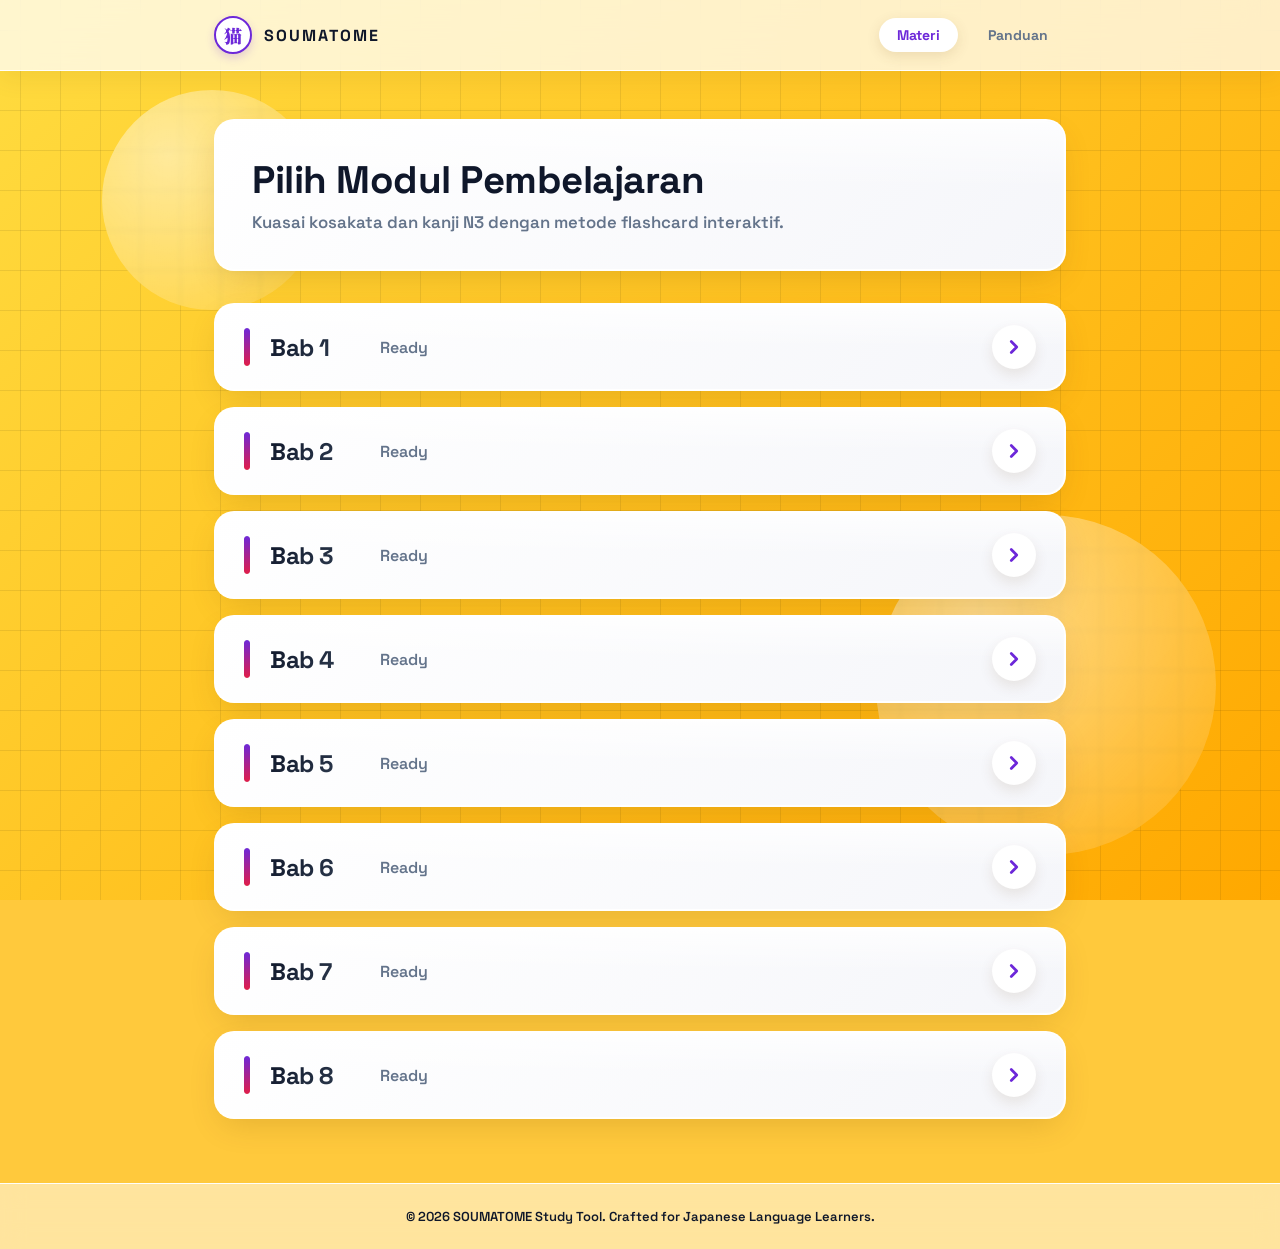
==== index.html @ e6c1a3d6 "update" ====
<!DOCTYPE html>
<html lang="id">
<head>
  <meta charset="UTF-8">
  <meta name="viewport" content="width=device-width, initial-scale=1.0">
  <title>SOUMATOME — Modul Pembelajaran Kanji</title>
  <link rel="preconnect" href="https://fonts.googleapis.com">
  <link rel="preconnect" href="https://fonts.gstatic.com" crossorigin>
  <link href="https://fonts.googleapis.com/css2?family=Noto+Serif+JP:wght@700;900&family=Space+Grotesk:wght@500;600;700;800&display=swap" rel="stylesheet">
  <link rel="stylesheet" href="style.css">
</head>
<body>

  <div class="app-shell">

    <!-- HEADBAR MINIMALIS -->
    <header class="main-headbar">
      <div class="headbar-container">
        <a href="index.html" class="brand">
          <span class="brand-mark">猫</span>
          <span class="brand-word">SOUMATOME</span>
        </a>
        <nav class="main-nav">
          <a href="index.html" class="nav-link active">Materi</a>
          <a href="#" class="nav-link">Panduan</a>
        </nav>
      </div>
    </header>

    <!-- KONTEN UTAMA: HERO & GRID BAB -->
    <main class="main-content">
      <section class="hero-section">
        <h1 class="hero-title">Pilih Modul Pembelajaran</h1>
        <p class="hero-subtitle">Kuasai kosakata dan kanji N3 dengan metode flashcard interaktif.</p>
      </section>

      <!-- Grid Kartu Bab (Bab 1-8 Ready) -->
      <section class="chapter-grid" id="chapterGrid">

        <!-- Bab 1 -->
        <a href="../Bab1/index.html" class="chapter-card active">
          <div class="card-left-content">
            <div class="card-mini-bar">
              <div class="card-mini-bar-fill"></div>
            </div>
            <h2 class="card-title">Bab 1</h2>
            <p class="card-desc">Ready</p>
          </div>
          <div class="glass-action-btn">
            <svg viewBox="0 0 24 24" width="22" height="22">
              <path d="M9 6l6 6-6 6" fill="none" stroke="currentColor" stroke-width="3" stroke-linecap="round" stroke-linejoin="round"/>
            </svg>
          </div>
        </a>

        <!-- Bab 2 -->
        <a href="../Bab2/index.html" class="chapter-card active">
          <div class="card-left-content">
            <div class="card-mini-bar">
              <div class="card-mini-bar-fill"></div>
            </div>
            <h2 class="card-title">Bab 2</h2>
            <p class="card-desc">Ready</p>
          </div>
          <div class="glass-action-btn">
            <svg viewBox="0 0 24 24" width="22" height="22">
              <path d="M9 6l6 6-6 6" fill="none" stroke="currentColor" stroke-width="3" stroke-linecap="round" stroke-linejoin="round"/>
            </svg>
          </div>
        </a>

        <!-- Bab 3 -->
        <a href="../Bab3/index.html" class="chapter-card active">
          <div class="card-left-content">
            <div class="card-mini-bar">
              <div class="card-mini-bar-fill"></div>
            </div>
            <h2 class="card-title">Bab 3</h2>
            <p class="card-desc">Ready</p>
          </div>
          <div class="glass-action-btn">
            <svg viewBox="0 0 24 24" width="22" height="22">
              <path d="M9 6l6 6-6 6" fill="none" stroke="currentColor" stroke-width="3" stroke-linecap="round" stroke-linejoin="round"/>
            </svg>
          </div>
        </a>

        <!-- Bab 4 -->
        <a href="../Bab4/index.html" class="chapter-card active">
          <div class="card-left-content">
            <div class="card-mini-bar">
              <div class="card-mini-bar-fill"></div>
            </div>
            <h2 class="card-title">Bab 4</h2>
            <p class="card-desc">Ready</p>
          </div>
          <div class="glass-action-btn">
            <svg viewBox="0 0 24 24" width="22" height="22">
              <path d="M9 6l6 6-6 6" fill="none" stroke="currentColor" stroke-width="3" stroke-linecap="round" stroke-linejoin="round"/>
            </svg>
          </div>
        </a>

        <!-- Bab 5 -->
        <a href="../Bab5/index.html" class="chapter-card active">
          <div class="card-left-content">
            <div class="card-mini-bar">
              <div class="card-mini-bar-fill"></div>
            </div>
            <h2 class="card-title">Bab 5</h2>
            <p class="card-desc">Ready</p>
          </div>
          <div class="glass-action-btn">
            <svg viewBox="0 0 24 24" width="22" height="22">
              <path d="M9 6l6 6-6 6" fill="none" stroke="currentColor" stroke-width="3" stroke-linecap="round" stroke-linejoin="round"/>
            </svg>
          </div>
        </a>

        <!-- Bab 6 -->
        <a href="../Bab6/index.html" class="chapter-card active">
          <div class="card-left-content">
            <div class="card-mini-bar">
              <div class="card-mini-bar-fill"></div>
            </div>
            <h2 class="card-title">Bab 6</h2>
            <p class="card-desc">Ready</p>
          </div>
          <div class="glass-action-btn">
            <svg viewBox="0 0 24 24" width="22" height="22">
              <path d="M9 6l6 6-6 6" fill="none" stroke="currentColor" stroke-width="3" stroke-linecap="round" stroke-linejoin="round"/>
            </svg>
          </div>
        </a>

        <!-- Bab 7 -->
        <a href="../Bab7/index.html" class="chapter-card active">
          <div class="card-left-content">
            <div class="card-mini-bar">
              <div class="card-mini-bar-fill"></div>
            </div>
            <h2 class="card-title">Bab 7</h2>
            <p class="card-desc">Ready</p>
          </div>
          <div class="glass-action-btn">
            <svg viewBox="0 0 24 24" width="22" height="22">
              <path d="M9 6l6 6-6 6" fill="none" stroke="currentColor" stroke-width="3" stroke-linecap="round" stroke-linejoin="round"/>
            </svg>
          </div>
        </a>

        <!-- Bab 8 -->
        <a href="../Bab8/index.html" class="chapter-card active">
          <div class="card-left-content">
            <div class="card-mini-bar">
              <div class="card-mini-bar-fill"></div>
            </div>
            <h2 class="card-title">Bab 8</h2>
            <p class="card-desc">Ready</p>
          </div>
          <div class="glass-action-btn">
            <svg viewBox="0 0 24 24" width="22" height="22">
              <path d="M9 6l6 6-6 6" fill="none" stroke="currentColor" stroke-width="3" stroke-linecap="round" stroke-linejoin="round"/>
            </svg>
          </div>
        </a>

      </section>
    </main>

    <!-- FOOTER SIMPLE -->
    <footer class="main-footer">
      <div class="footer-container">
        <p>&copy; 2026 SOUMATOME Study Tool. Crafted for Japanese Language Learners.</p>
      </div>
    </footer>

  </div>

  <script src="script.js"></script>
</body>
</html>
---- style.css ----
/* =========================================================
   SOUMATOME — Main Dashboard (Sunny Glass & List Row Theme)
   ========================================================= */

:root {
  --bg-gradient:          linear-gradient(135deg, #FFDC40 0%, #FFA800 100%);
  --grid-line:            rgba(0, 0, 0, 0.08);

  --glass-card-bg:        linear-gradient(135deg, #FFFFFF 0%, #F5F6FA 100%);
  --glass-border:         rgba(255, 255, 255, 0.95);
  --glass-shadow:         0 12px 32px -8px rgba(100, 60, 0, 0.18),
                          0 1px 3px rgba(255, 255, 255, 0.8) inset;

  --text-dark:            #0F172A;
  --text-muted:           #64748B;

  --accent-purple:        #6D28D9;
  --progress-bg:          rgba(0, 0, 0, 0.1);
  --vermillion:           #E11D48;

  --radius-glass:         20px;
  --ease-soft:            cubic-bezier(0.34, 1.25, 0.4, 1);
}

/* ── BASE RESET ── */
* {
  box-sizing: border-box;
  margin: 0;
  padding: 0;
}

html {
  height: 100%;
}

body {
  font-family: 'Space Grotesk', 'Plus Jakarta Sans', sans-serif;
  color: var(--text-dark);
  min-height: 100vh;
  position: relative;
  overflow-x: hidden;
  background-color: #FFC93C;

  /* Background full pattern */
  background-image: 
    linear-gradient(var(--grid-line) 1px, transparent 1px),
    linear-gradient(90deg, var(--grid-line) 1px, transparent 1px),
    var(--bg-gradient);
  background-size: 40px 40px, 40px 40px, 100% 100%;
  background-position: center;
  background-attachment: fixed, fixed, fixed;
}

/* ── ANIMASI BUBBLE BACKGROUND ── */
body::before,
body::after {
  content: '';
  position: fixed;
  border-radius: 50%;
  background: radial-gradient(circle at 30% 30%, rgba(255, 255, 255, 0.5), rgba(255, 255, 255, 0.05));
  backdrop-filter: blur(2px);
  -webkit-backdrop-filter: blur(2px);
  pointer-events: none;
  z-index: 0;
  animation: floatBubbles 18s ease-in-out infinite alternate;
}

body::before {
  width: 220px;
  height: 220px;
  top: 10%;
  left: 8%;
}

body::after {
  width: 340px;
  height: 340px;
  bottom: 5%;
  right: 5%;
  animation-delay: -7s;
  animation-duration: 22s;
}

@keyframes floatBubbles {
  0% { transform: translateY(0) scale(1) rotate(0deg); }
  50% { transform: translateY(-35px) scale(1.08) rotate(180deg); }
  100% { transform: translateY(20px) scale(0.95) rotate(360deg); }
}

button {
  font-family: inherit;
  cursor: pointer;
  border: none;
  background: none;
}

*:focus-visible {
  outline: 3px solid var(--accent-purple);
  outline-offset: 3px;
}

/* ── APP SHELL ── */
.app-shell {
  position: relative;
  z-index: 1;
  min-height: 100vh;
  display: flex;
  flex-direction: column;
}

/* ── HEADBAR GLASS ── */
.main-headbar {
  width: 100%;
  background: rgba(255, 255, 255, 0.75);
  backdrop-filter: blur(16px);
  -webkit-backdrop-filter: blur(16px);
  border-bottom: 1.5px solid var(--glass-border);
  position: sticky;
  top: 0;
  z-index: 100;
  box-shadow: 0 8px 24px rgba(100, 60, 0, 0.08);
}

.headbar-container {
  max-width: 900px;
  margin: 0 auto;
  padding: 16px 24px;
  display: flex;
  align-items: center;
  justify-content: space-between;
  gap: 24px;
}

.brand {
  display: flex;
  align-items: center;
  gap: 12px;
  text-decoration: none;
}

.brand-mark {
  font-family: 'Noto Serif JP', serif;
  font-size: 18px;
  font-weight: 900;
  width: 38px;
  height: 38px;
  border-radius: 50%;
  border: 2px solid var(--accent-purple);
  color: var(--accent-purple);
  display: flex;
  align-items: center;
  justify-content: center;
  background: #FFFFFF;
  box-shadow: 0 4px 10px rgba(109, 40, 217, 0.2);
}

.brand-word {
  font-weight: 800;
  font-size: 16px;
  letter-spacing: 2px;
  color: var(--text-dark);
}

.main-nav {
  display: flex;
  gap: 12px;
}

.nav-link {
  text-decoration: none;
  color: var(--text-muted);
  font-weight: 700;
  font-size: 14px;
  padding: 8px 18px;
  border-radius: 99px;
  transition: all 0.25s ease;
}

.nav-link:hover, 
.nav-link.active {
  color: var(--accent-purple);
  background: #FFFFFF;
  box-shadow: 0 4px 14px rgba(100, 60, 0, 0.12);
}

/* ── MAIN CONTENT & HERO ── */
.main-content {
  flex: 1;
  max-width: 900px;
  width: 100%;
  margin: 0 auto;
  padding: clamp(32px, 5vw, 48px) 24px 64px;
}

.hero-section {
  position: relative;
  background: var(--glass-card-bg);
  backdrop-filter: blur(20px);
  -webkit-backdrop-filter: blur(20px);
  border: 2px solid var(--glass-border);
  border-radius: var(--radius-glass);
  padding: clamp(24px, 4vw, 36px) clamp(20px, 4vw, 36px);
  margin-bottom: clamp(24px, 4vw, 32px);
  box-shadow: var(--glass-shadow);
  overflow: hidden;
  text-align: left;
}

.hero-section::before {
  content: '';
  position: absolute;
  top: 0; left: 0; right: 0;
  height: 45%;
  background: linear-gradient(180deg, rgba(255, 255, 255, 0.8) 0%, rgba(255, 255, 255, 0) 100%);
  pointer-events: none;
  border-top-left-radius: var(--radius-glass);
  border-top-right-radius: var(--radius-glass);
  z-index: 1;
}

.hero-title,
.hero-subtitle {
  position: relative;
  z-index: 2;
}

.hero-title {
  font-size: clamp(1.8rem, 4vw, 2.4rem);
  color: var(--text-dark);
  font-weight: 800;
  margin-bottom: 8px;
  letter-spacing: -0.5px;
  line-height: 1.2;
}

.hero-subtitle {
  color: var(--text-muted);
  font-size: clamp(0.9rem, 2vw, 1.05rem);
  font-weight: 600;
}

/* ── CHAPTER GRID (SEKARANG TAMPILAN MEMANJANG / LIST ROW) ── */
.chapter-grid {
  display: flex;
  flex-direction: column;
  gap: 16px;
}

/* ── KARTU MEMANJANG (ROW CARD) ── */
.chapter-card {
  position: relative;
  background: var(--glass-card-bg);
  backdrop-filter: blur(20px);
  -webkit-backdrop-filter: blur(20px);
  border: 2px solid var(--glass-border);
  border-radius: var(--radius-glass);
  padding: 20px 28px;
  width: 100%;
  display: flex;
  align-items: center;
  justify-content: space-between;
  box-shadow: var(--glass-shadow);
  overflow: hidden;
  transition: all 0.3s var(--ease-soft);
  text-decoration: none;
}

.chapter-card::before {
  content: '';
  position: absolute;
  top: 0; left: 0; right: 0;
  height: 50%;
  background: linear-gradient(180deg, rgba(255, 255, 255, 0.8) 0%, rgba(255, 255, 255, 0) 100%);
  pointer-events: none;
  border-top-left-radius: var(--radius-glass);
  border-top-right-radius: var(--radius-glass);
}

.chapter-card.active {
  cursor: pointer;
}

/* Hover Effect: Menggeser sedikit ke kanan */
.chapter-card.active:hover {
  transform: translateX(8px);
  box-shadow: 0 16px 36px -6px rgba(109, 40, 217, 0.22),
              0 0 15px rgba(255, 255, 255, 0.9) inset;
  border-color: #FFFFFF;
}

/* KONTEN DALAM KARTU (MEMANJANG KE SAMPING) */
.card-left-content {
  display: flex;
  align-items: center;
  gap: 20px;
  z-index: 2;
  flex: 1;
}

/* Indikator Bar Vertikal Kecil */
.card-mini-bar {
  width: 6px;
  height: 38px;
  background: var(--progress-bg);
  border-radius: 99px;
  overflow: hidden;
  flex-shrink: 0;
}

.card-mini-bar-fill {
  width: 100%;
  height: 100%;
  background: linear-gradient(180deg, var(--accent-purple), var(--vermillion));
  border-radius: 99px;
}

.card-title {
  font-size: 1.5rem;
  font-weight: 800;
  background: linear-gradient(135deg, #0F172A 0%, #334155 100%);
  -webkit-background-clip: text;
  -webkit-text-fill-color: transparent;
  letter-spacing: -0.5px;
  margin: 0;
  min-width: 90px;
}

.card-desc {
  font-size: 1rem;
  font-weight: 600;
  color: var(--text-muted);
  margin: 0;
}

/* Tombol Panah Kanan */
.glass-action-btn {
  width: 44px;
  height: 44px;
  border-radius: 50%;
  background: #FFFFFF;
  border: 1.5px solid var(--glass-border);
  box-shadow: 0 6px 14px rgba(100, 60, 0, 0.1);
  display: flex;
  align-items: center;
  justify-content: center;
  color: var(--accent-purple);
  z-index: 2;
  transition: all 0.3s var(--ease-soft);
  flex-shrink: 0;
}

.chapter-card.active:hover .glass-action-btn {
  background: var(--accent-purple);
  color: #FFFFFF;
  transform: scale(1.1);
  box-shadow: 0 8px 20px rgba(109, 40, 217, 0.35);
}

/* ── FOOTER ── */
.main-footer {
  position: relative;
  z-index: 1;
  border-top: 1.5px solid var(--glass-border);
  padding: 24px;
  text-align: center;
  font-size: 13px;
  font-weight: 600;
  color: var(--text-dark);
  background: rgba(255, 255, 255, 0.5);
  backdrop-filter: blur(12px);
  -webkit-backdrop-filter: blur(12px);
}

.footer-container {
  max-width: 900px;
  margin: 0 auto;
}

/* ── RESPONSIVE HP ── */
@media (max-width: 600px) {
  .headbar-container { padding: 12px 16px; }
  .main-content { padding: 24px 16px 40px; }
  
  .chapter-card {
    padding: 16px 20px;
  }
  
  .card-left-content {
    gap: 12px;
  }

  .card-title {
    font-size: 1.25rem;
    min-width: 70px;
  }

  .card-desc {
    font-size: 0.9rem;
  }

  .glass-action-btn {
    width: 38px;
    height: 38px;
  }
}

@media (prefers-reduced-motion: reduce) {
  body::before, body::after { animation: none !important; }
  .chapter-card, .glass-action-btn, .nav-link { transition: none !important; }
  .chapter-card.active:hover { transform: none !important; }
}
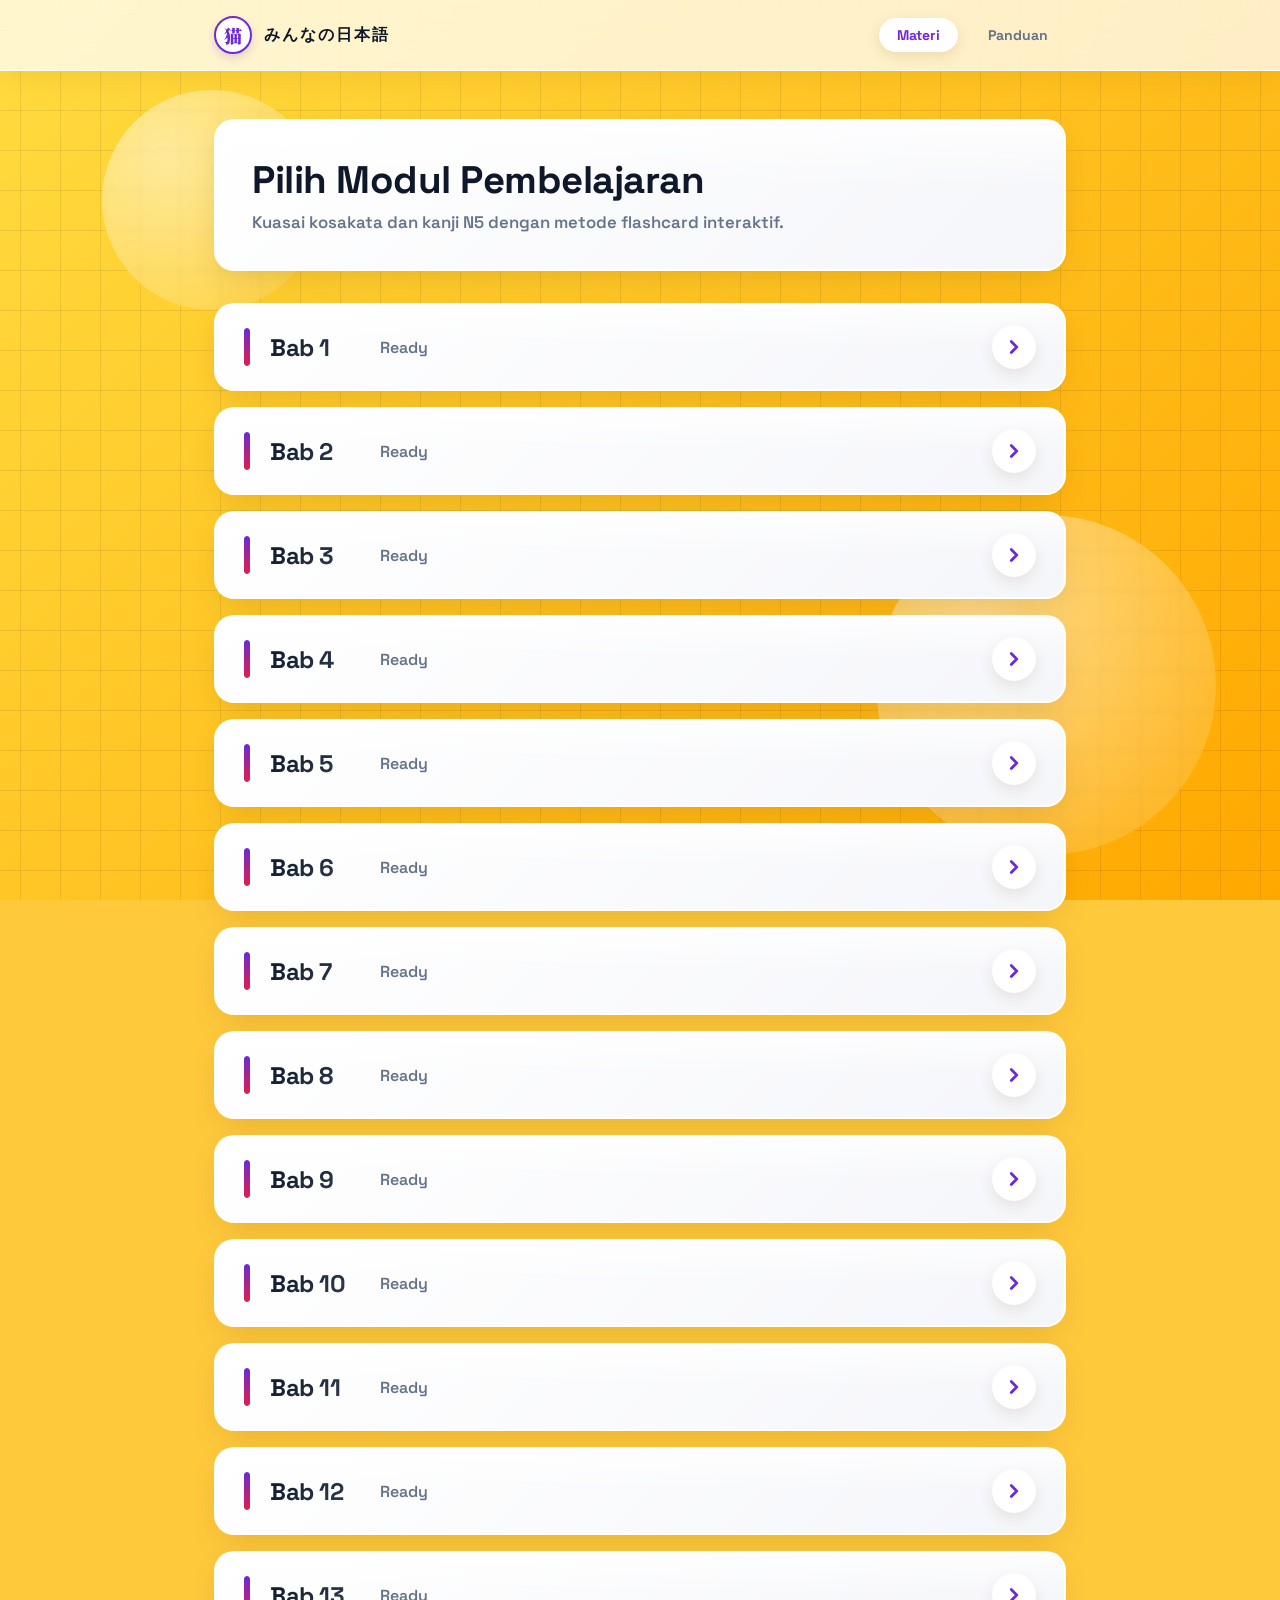
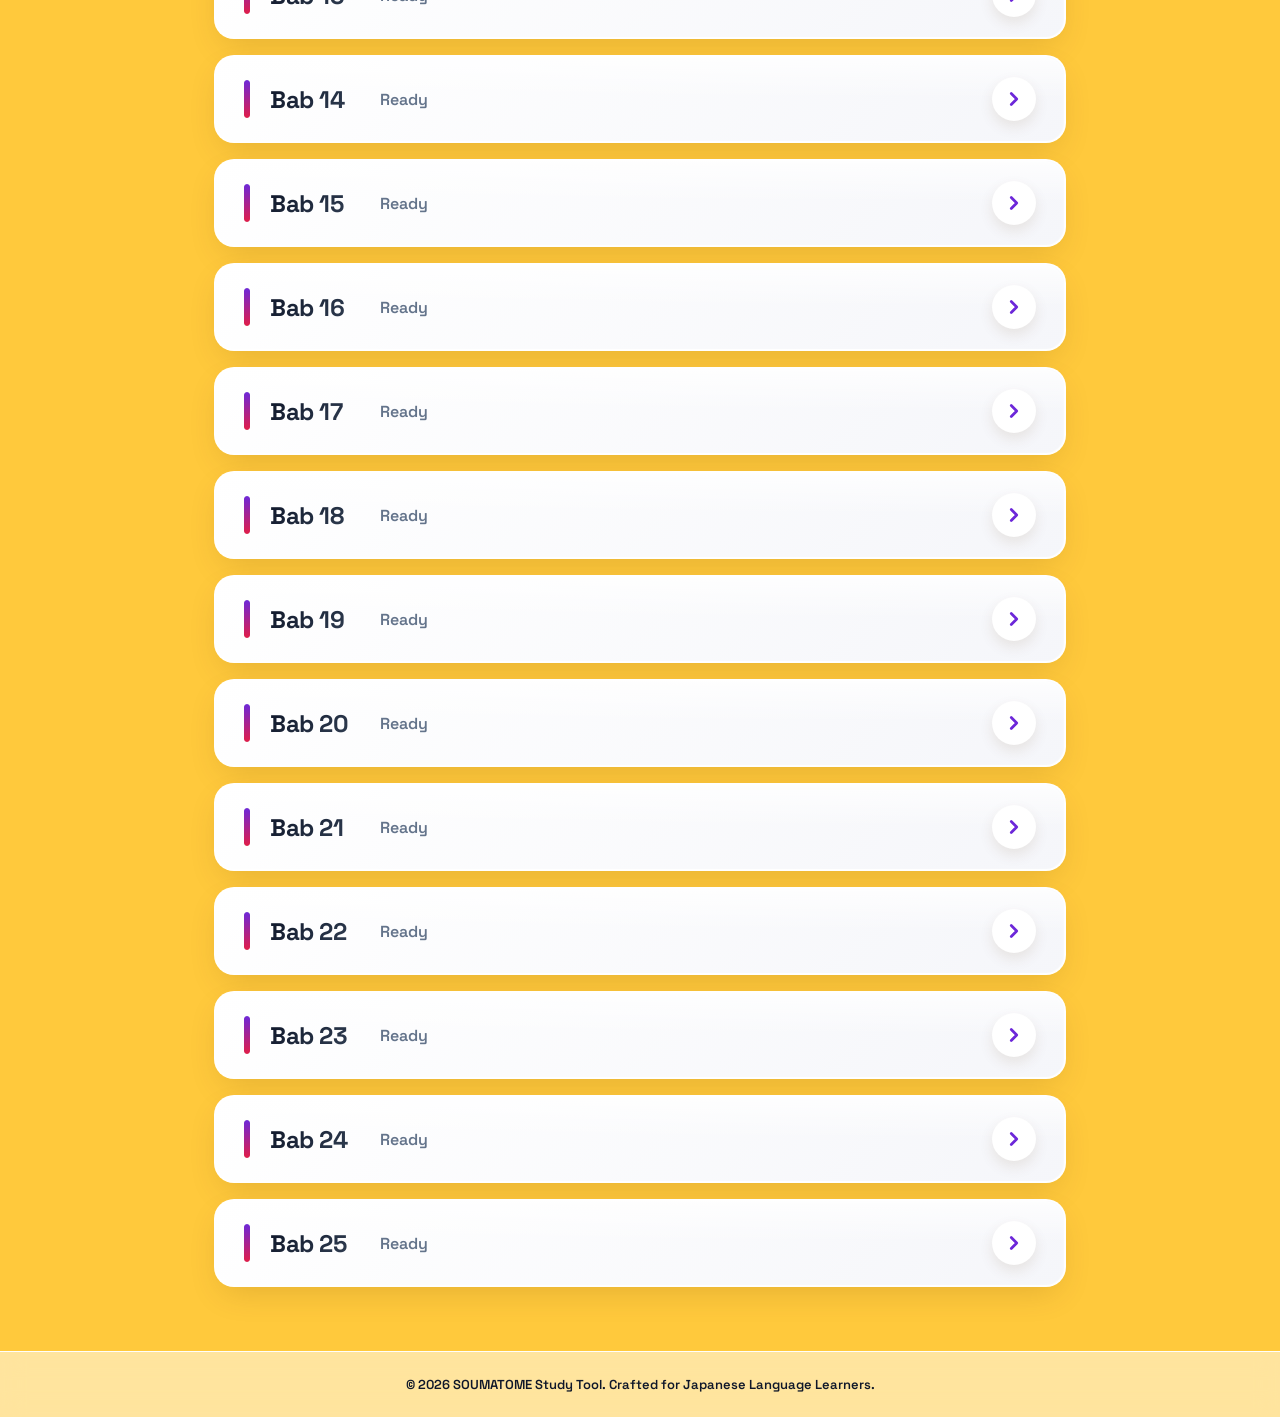
==== commit f3a3ccab: "add4" ====
--- a/index.html
+++ b/index.html
@@ -18,7 +18,7 @@
       <div class="headbar-container">
         <a href="index.html" class="brand">
           <span class="brand-mark">猫</span>
-          <span class="brand-word">SOUMATOME</span>
+          <span class="brand-word">みんなの日本語</span>
         </a>
         <nav class="main-nav">
           <a href="index.html" class="nav-link active">Materi</a>
@@ -31,14 +31,14 @@
     <main class="main-content">
       <section class="hero-section">
         <h1 class="hero-title">Pilih Modul Pembelajaran</h1>
-        <p class="hero-subtitle">Kuasai kosakata dan kanji N3 dengan metode flashcard interaktif.</p>
+        <p class="hero-subtitle">Kuasai kosakata dan kanji N5 dengan metode flashcard interaktif.</p>
       </section>
 
-      <!-- Grid Kartu Bab (Bab 1-8 Ready) -->
+      <!-- Grid Kartu Bab (Bab 1-25 Ready) -->
       <section class="chapter-grid" id="chapterGrid">
 
         <!-- Bab 1 -->
-        <a href="../Bab1/index.html" class="chapter-card active">
+        <a href="Bab1/index.html" class="chapter-card active">
           <div class="card-left-content">
             <div class="card-mini-bar">
               <div class="card-mini-bar-fill"></div>
@@ -54,7 +54,7 @@
         </a>
 
         <!-- Bab 2 -->
-        <a href="../Bab2/index.html" class="chapter-card active">
+        <a href="Bab2/index.html" class="chapter-card active">
           <div class="card-left-content">
             <div class="card-mini-bar">
               <div class="card-mini-bar-fill"></div>
@@ -70,7 +70,7 @@
         </a>
 
         <!-- Bab 3 -->
-        <a href="../Bab3/index.html" class="chapter-card active">
+        <a href="Bab3/index.html" class="chapter-card active">
           <div class="card-left-content">
             <div class="card-mini-bar">
               <div class="card-mini-bar-fill"></div>
@@ -86,7 +86,7 @@
         </a>
 
         <!-- Bab 4 -->
-        <a href="../Bab4/index.html" class="chapter-card active">
+        <a href="Bab4/index.html" class="chapter-card active">
           <div class="card-left-content">
             <div class="card-mini-bar">
               <div class="card-mini-bar-fill"></div>
@@ -102,7 +102,7 @@
         </a>
 
         <!-- Bab 5 -->
-        <a href="../Bab5/index.html" class="chapter-card active">
+        <a href="Bab5/index.html" class="chapter-card active">
           <div class="card-left-content">
             <div class="card-mini-bar">
               <div class="card-mini-bar-fill"></div>
@@ -118,7 +118,7 @@
         </a>
 
         <!-- Bab 6 -->
-        <a href="../Bab6/index.html" class="chapter-card active">
+        <a href="Bab6/index.html" class="chapter-card active">
           <div class="card-left-content">
             <div class="card-mini-bar">
               <div class="card-mini-bar-fill"></div>
@@ -134,7 +134,7 @@
         </a>
 
         <!-- Bab 7 -->
-        <a href="../Bab7/index.html" class="chapter-card active">
+        <a href="Bab7/index.html" class="chapter-card active">
           <div class="card-left-content">
             <div class="card-mini-bar">
               <div class="card-mini-bar-fill"></div>
@@ -150,12 +150,284 @@
         </a>
 
         <!-- Bab 8 -->
-        <a href="../Bab8/index.html" class="chapter-card active">
+        <a href="Bab8/index.html" class="chapter-card active">
           <div class="card-left-content">
             <div class="card-mini-bar">
               <div class="card-mini-bar-fill"></div>
             </div>
             <h2 class="card-title">Bab 8</h2>
+            <p class="card-desc">Ready</p>
+          </div>
+          <div class="glass-action-btn">
+            <svg viewBox="0 0 24 24" width="22" height="22">
+              <path d="M9 6l6 6-6 6" fill="none" stroke="currentColor" stroke-width="3" stroke-linecap="round" stroke-linejoin="round"/>
+            </svg>
+          </div>
+        </a>
+
+        <!-- Bab 9 -->
+        <a href="Bab9/index.html" class="chapter-card active">
+          <div class="card-left-content">
+            <div class="card-mini-bar">
+              <div class="card-mini-bar-fill"></div>
+            </div>
+            <h2 class="card-title">Bab 9</h2>
+            <p class="card-desc">Ready</p>
+          </div>
+          <div class="glass-action-btn">
+            <svg viewBox="0 0 24 24" width="22" height="22">
+              <path d="M9 6l6 6-6 6" fill="none" stroke="currentColor" stroke-width="3" stroke-linecap="round" stroke-linejoin="round"/>
+            </svg>
+          </div>
+        </a>
+
+        <!-- Bab 10 -->
+        <a href="Bab10/index.html" class="chapter-card active">
+          <div class="card-left-content">
+            <div class="card-mini-bar">
+              <div class="card-mini-bar-fill"></div>
+            </div>
+            <h2 class="card-title">Bab 10</h2>
+            <p class="card-desc">Ready</p>
+          </div>
+          <div class="glass-action-btn">
+            <svg viewBox="0 0 24 24" width="22" height="22">
+              <path d="M9 6l6 6-6 6" fill="none" stroke="currentColor" stroke-width="3" stroke-linecap="round" stroke-linejoin="round"/>
+            </svg>
+          </div>
+        </a>
+
+        <!-- Bab 11 -->
+        <a href="Bab11/index.html" class="chapter-card active">
+          <div class="card-left-content">
+            <div class="card-mini-bar">
+              <div class="card-mini-bar-fill"></div>
+            </div>
+            <h2 class="card-title">Bab 11</h2>
+            <p class="card-desc">Ready</p>
+          </div>
+          <div class="glass-action-btn">
+            <svg viewBox="0 0 24 24" width="22" height="22">
+              <path d="M9 6l6 6-6 6" fill="none" stroke="currentColor" stroke-width="3" stroke-linecap="round" stroke-linejoin="round"/>
+            </svg>
+          </div>
+        </a>
+
+        <!-- Bab 12 -->
+        <a href="Bab12/index.html" class="chapter-card active">
+          <div class="card-left-content">
+            <div class="card-mini-bar">
+              <div class="card-mini-bar-fill"></div>
+            </div>
+            <h2 class="card-title">Bab 12</h2>
+            <p class="card-desc">Ready</p>
+          </div>
+          <div class="glass-action-btn">
+            <svg viewBox="0 0 24 24" width="22" height="22">
+              <path d="M9 6l6 6-6 6" fill="none" stroke="currentColor" stroke-width="3" stroke-linecap="round" stroke-linejoin="round"/>
+            </svg>
+          </div>
+        </a>
+
+        <!-- Bab 13 -->
+        <a href="Bab13/index.html" class="chapter-card active">
+          <div class="card-left-content">
+            <div class="card-mini-bar">
+              <div class="card-mini-bar-fill"></div>
+            </div>
+            <h2 class="card-title">Bab 13</h2>
+            <p class="card-desc">Ready</p>
+          </div>
+          <div class="glass-action-btn">
+            <svg viewBox="0 0 24 24" width="22" height="22">
+              <path d="M9 6l6 6-6 6" fill="none" stroke="currentColor" stroke-width="3" stroke-linecap="round" stroke-linejoin="round"/>
+            </svg>
+          </div>
+        </a>
+
+        <!-- Bab 14 -->
+        <a href="Bab14/index.html" class="chapter-card active">
+          <div class="card-left-content">
+            <div class="card-mini-bar">
+              <div class="card-mini-bar-fill"></div>
+            </div>
+            <h2 class="card-title">Bab 14</h2>
+            <p class="card-desc">Ready</p>
+          </div>
+          <div class="glass-action-btn">
+            <svg viewBox="0 0 24 24" width="22" height="22">
+              <path d="M9 6l6 6-6 6" fill="none" stroke="currentColor" stroke-width="3" stroke-linecap="round" stroke-linejoin="round"/>
+            </svg>
+          </div>
+        </a>
+
+        <!-- Bab 15 -->
+        <a href="Bab15/index.html" class="chapter-card active">
+          <div class="card-left-content">
+            <div class="card-mini-bar">
+              <div class="card-mini-bar-fill"></div>
+            </div>
+            <h2 class="card-title">Bab 15</h2>
+            <p class="card-desc">Ready</p>
+          </div>
+          <div class="glass-action-btn">
+            <svg viewBox="0 0 24 24" width="22" height="22">
+              <path d="M9 6l6 6-6 6" fill="none" stroke="currentColor" stroke-width="3" stroke-linecap="round" stroke-linejoin="round"/>
+            </svg>
+          </div>
+        </a>
+
+        <!-- Bab 16 -->
+        <a href="Bab16/index.html" class="chapter-card active">
+          <div class="card-left-content">
+            <div class="card-mini-bar">
+              <div class="card-mini-bar-fill"></div>
+            </div>
+            <h2 class="card-title">Bab 16</h2>
+            <p class="card-desc">Ready</p>
+          </div>
+          <div class="glass-action-btn">
+            <svg viewBox="0 0 24 24" width="22" height="22">
+              <path d="M9 6l6 6-6 6" fill="none" stroke="currentColor" stroke-width="3" stroke-linecap="round" stroke-linejoin="round"/>
+            </svg>
+          </div>
+        </a>
+
+        <!-- Bab 17 -->
+        <a href="Bab17/index.html" class="chapter-card active">
+          <div class="card-left-content">
+            <div class="card-mini-bar">
+              <div class="card-mini-bar-fill"></div>
+            </div>
+            <h2 class="card-title">Bab 17</h2>
+            <p class="card-desc">Ready</p>
+          </div>
+          <div class="glass-action-btn">
+            <svg viewBox="0 0 24 24" width="22" height="22">
+              <path d="M9 6l6 6-6 6" fill="none" stroke="currentColor" stroke-width="3" stroke-linecap="round" stroke-linejoin="round"/>
+            </svg>
+          </div>
+        </a>
+
+        <!-- Bab 18 -->
+        <a href="Bab18/index.html" class="chapter-card active">
+          <div class="card-left-content">
+            <div class="card-mini-bar">
+              <div class="card-mini-bar-fill"></div>
+            </div>
+            <h2 class="card-title">Bab 18</h2>
+            <p class="card-desc">Ready</p>
+          </div>
+          <div class="glass-action-btn">
+            <svg viewBox="0 0 24 24" width="22" height="22">
+              <path d="M9 6l6 6-6 6" fill="none" stroke="currentColor" stroke-width="3" stroke-linecap="round" stroke-linejoin="round"/>
+            </svg>
+          </div>
+        </a>
+
+        <!-- Bab 19 -->
+        <a href="Bab19/index.html" class="chapter-card active">
+          <div class="card-left-content">
+            <div class="card-mini-bar">
+              <div class="card-mini-bar-fill"></div>
+            </div>
+            <h2 class="card-title">Bab 19</h2>
+            <p class="card-desc">Ready</p>
+          </div>
+          <div class="glass-action-btn">
+            <svg viewBox="0 0 24 24" width="22" height="22">
+              <path d="M9 6l6 6-6 6" fill="none" stroke="currentColor" stroke-width="3" stroke-linecap="round" stroke-linejoin="round"/>
+            </svg>
+          </div>
+        </a>
+
+        <!-- Bab 20 -->
+        <a href="Bab20/index.html" class="chapter-card active">
+          <div class="card-left-content">
+            <div class="card-mini-bar">
+              <div class="card-mini-bar-fill"></div>
+            </div>
+            <h2 class="card-title">Bab 20</h2>
+            <p class="card-desc">Ready</p>
+          </div>
+          <div class="glass-action-btn">
+            <svg viewBox="0 0 24 24" width="22" height="22">
+              <path d="M9 6l6 6-6 6" fill="none" stroke="currentColor" stroke-width="3" stroke-linecap="round" stroke-linejoin="round"/>
+            </svg>
+          </div>
+        </a>
+
+        <!-- Bab 21 -->
+        <a href="Bab21/index.html" class="chapter-card active">
+          <div class="card-left-content">
+            <div class="card-mini-bar">
+              <div class="card-mini-bar-fill"></div>
+            </div>
+            <h2 class="card-title">Bab 21</h2>
+            <p class="card-desc">Ready</p>
+          </div>
+          <div class="glass-action-btn">
+            <svg viewBox="0 0 24 24" width="22" height="22">
+              <path d="M9 6l6 6-6 6" fill="none" stroke="currentColor" stroke-width="3" stroke-linecap="round" stroke-linejoin="round"/>
+            </svg>
+          </div>
+        </a>
+
+        <!-- Bab 22 -->
+        <a href="Bab22/index.html" class="chapter-card active">
+          <div class="card-left-content">
+            <div class="card-mini-bar">
+              <div class="card-mini-bar-fill"></div>
+            </div>
+            <h2 class="card-title">Bab 22</h2>
+            <p class="card-desc">Ready</p>
+          </div>
+          <div class="glass-action-btn">
+            <svg viewBox="0 0 24 24" width="22" height="22">
+              <path d="M9 6l6 6-6 6" fill="none" stroke="currentColor" stroke-width="3" stroke-linecap="round" stroke-linejoin="round"/>
+            </svg>
+          </div>
+        </a>
+
+        <!-- Bab 23 -->
+        <a href="Bab23/index.html" class="chapter-card active">
+          <div class="card-left-content">
+            <div class="card-mini-bar">
+              <div class="card-mini-bar-fill"></div>
+            </div>
+            <h2 class="card-title">Bab 23</h2>
+            <p class="card-desc">Ready</p>
+          </div>
+          <div class="glass-action-btn">
+            <svg viewBox="0 0 24 24" width="22" height="22">
+              <path d="M9 6l6 6-6 6" fill="none" stroke="currentColor" stroke-width="3" stroke-linecap="round" stroke-linejoin="round"/>
+            </svg>
+          </div>
+        </a>
+
+        <!-- Bab 24 -->
+        <a href="Bab24/index.html" class="chapter-card active">
+          <div class="card-left-content">
+            <div class="card-mini-bar">
+              <div class="card-mini-bar-fill"></div>
+            </div>
+            <h2 class="card-title">Bab 24</h2>
+            <p class="card-desc">Ready</p>
+          </div>
+          <div class="glass-action-btn">
+            <svg viewBox="0 0 24 24" width="22" height="22">
+              <path d="M9 6l6 6-6 6" fill="none" stroke="currentColor" stroke-width="3" stroke-linecap="round" stroke-linejoin="round"/>
+            </svg>
+          </div>
+        </a>
+
+        <!-- Bab 25 -->
+        <a href="Bab25/index.html" class="chapter-card active">
+          <div class="card-left-content">
+            <div class="card-mini-bar">
+              <div class="card-mini-bar-fill"></div>
+            </div>
+            <h2 class="card-title">Bab 25</h2>
             <p class="card-desc">Ready</p>
           </div>
           <div class="glass-action-btn">
